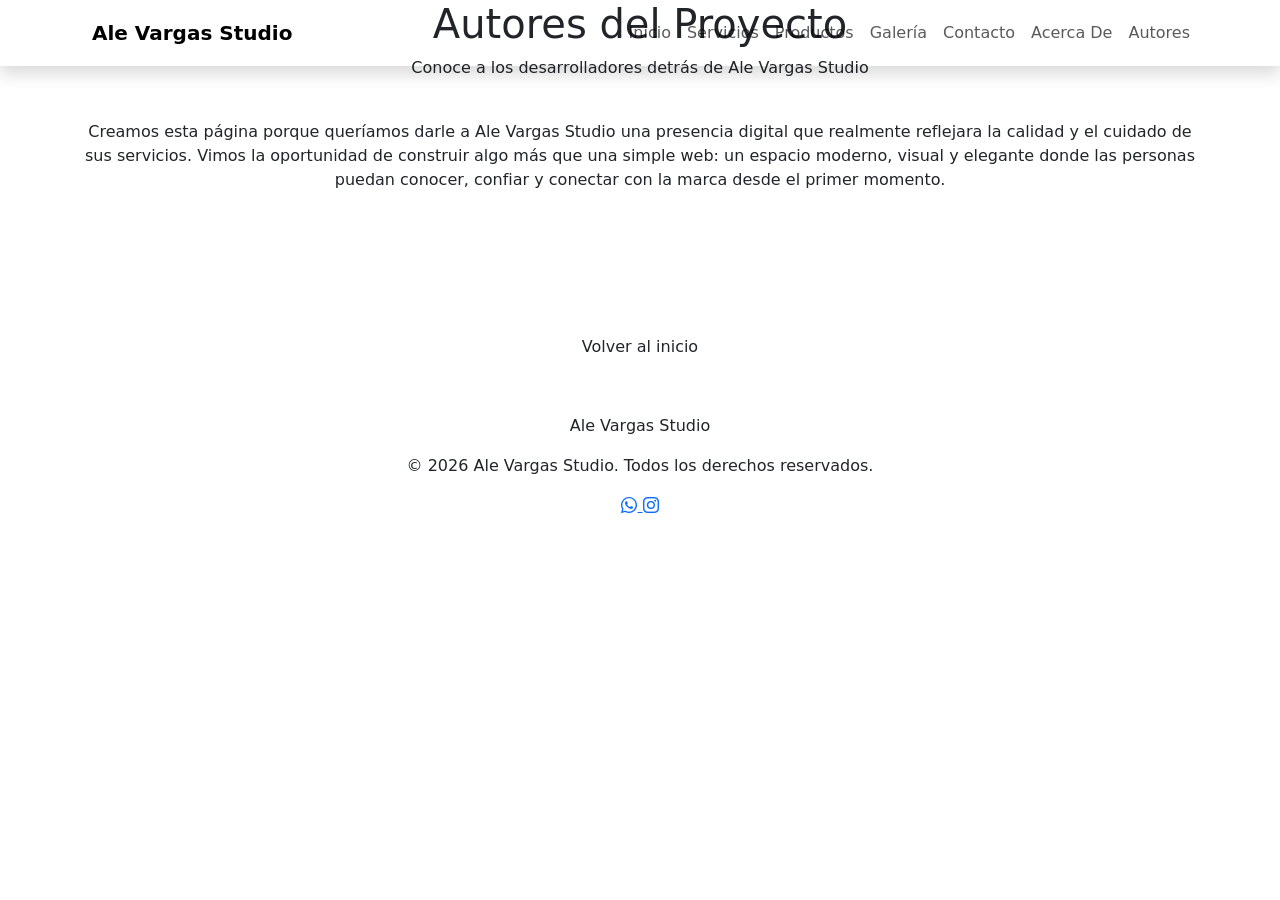
==== autores.html @ 8d5a927e "Add files via upload" ====
<!DOCTYPE html> <!-- Define el tipo de documento como HTML5 -->
<html lang="es"> <!-- Indica que el idioma de la página es español -->

<head>
    <meta charset="UTF-8"> <!-- Permite usar caracteres especiales (tildes, ñ, etc) -->
    <meta name="viewport" content="width=device-width, initial-scale=1"> <!-- Hace la página responsive -->

    <title>Autores - Ale Vargas Studio</title> <!-- Título que aparece en la pestaña -->

    <!-- Bootstrap: framework CSS para diseño y layout -->
    <link href="https://cdn.jsdelivr.net/npm/bootstrap@5.3.0/dist/css/bootstrap.min.css" rel="stylesheet">

    <!-- Bootstrap Icons: librería de iconos -->
    <link href="https://cdn.jsdelivr.net/npm/bootstrap-icons/font/bootstrap-icons.css" rel="stylesheet">

    <!-- CSS personalizado del proyecto -->
    <link rel="stylesheet" href="css/styles.css">
</head>

<body>

    <!-- NAVBAR: barra de navegación superior -->
    <nav class="navbar navbar-expand-lg shadow fixed-top">
        <div class="container">

            <!-- Logo + nombre del sitio (clickeable hacia inicio) -->
            <a href="index.html" class="navbar-brand d-flex align-items-center fw-bold">
                <img id="logoNav" style="height:40px; width:auto; margin-right:10px;"> <!-- Logo dinámico -->
                Ale Vargas Studio
            </a>

            <!-- Audio de fondo -->
            <audio autoplay loop id="musica">
                <source src="assets/audio/musica.mp3" type="audio/mpeg">
            </audio>

            <!-- Botón hamburguesa para dispositivos móviles -->
            <button class="navbar-toggler" type="button" data-bs-toggle="collapse" data-bs-target="#menu">
                <span class="navbar-toggler-icon"></span>
            </button>

            <!-- Menú colapsable -->
            <div class="collapse navbar-collapse" id="menu">
                <ul class="navbar-nav ms-auto text-center">
                    <!-- Links de navegación -->
                    <li class="nav-item"><a class="nav-link" href="index.html">Inicio</a></li>
                    <li class="nav-item"><a class="nav-link" href="servicios.html">Servicios</a></li>
                    <li class="nav-item"><a class="nav-link" href="productos.html">Productos</a></li>
                    <li class="nav-item"><a class="nav-link" href="galeria.html">Galería</a></li>
                    <li class="nav-item"><a class="nav-link" href="contacto.html">Contacto</a></li>
                    <li class="nav-item"><a class="nav-link" href="acercade.html">Acerca De</a></li>
                    <li class="nav-item"><a class="nav-link" href="autores.html">Autores</a></li>
                </ul>
            </div>

        </div>
    </nav>

    <!-- HERO: sección principal visual -->
    <section class="authors-hero text-center">
        <div class="container">
            <h1>Autores del Proyecto</h1> <!-- Título principal -->
            <p>Conoce a los desarrolladores detrás de Ale Vargas Studio</p> <!-- Subtítulo -->
        </div>
    </section>

    <!-- TEXTO descriptivo del proyecto -->
    <section class="container py-4 text-center">
        <p class="about-text">
            <!-- Explicación del propósito del sitio -->
            Creamos esta página porque queríamos darle a Ale Vargas Studio una presencia digital que realmente reflejara
            la calidad y el cuidado de sus servicios. Vimos la oportunidad de construir algo más que una simple web: un
            espacio moderno, visual y elegante donde las personas puedan conocer, confiar y conectar con la marca desde
            el primer momento.
        </p>
    </section>

    <!-- AUTORES DINÁMICOS -->
    <section class="container py-5">
        <!-- Aquí JS inserta dinámicamente los autores desde JSON -->
        <div id="autores-container" class="row justify-content-center g-4"></div>
    </section>

    <!-- BOTÓN para volver al inicio -->
    <div class="text-center mb-5">
        <a href="index.html" class="btn btn-main">Volver al inicio</a>
    </div>

    <!-- FOOTER: pie de página -->
    <footer class="footer-glass text-center">
        <div class="container">

            <p class="footer-brand">Ale Vargas Studio</p> <!-- Nombre del sitio -->
            <p class="footer-copy">© 2026 Ale Vargas Studio. Todos los derechos reservados.</p> <!-- Copyright -->

            <div class="social-icons">
                <!-- Link a WhatsApp -->
                <a href="https://api.whatsapp.com/send/?phone=86321517&text&type=phone_number&app_absent=0"
                    target="_blank" class="social-icon whatsapp">
                    <i class="bi bi-whatsapp"></i> <!-- Icono -->
                </a>

                <!-- Link a Instagram -->
                <a href="https://www.instagram.com/alevargas_studio/" target="_blank"
                    class="social-icon instagram">
                    <i class="bi bi-instagram"></i> <!-- Icono -->
                </a>
            </div>
        </div>
    </footer>

    <!-- JS: script que carga los autores dinámicamente -->
    <script src="js/autores.js"></script>

</body>
</html>
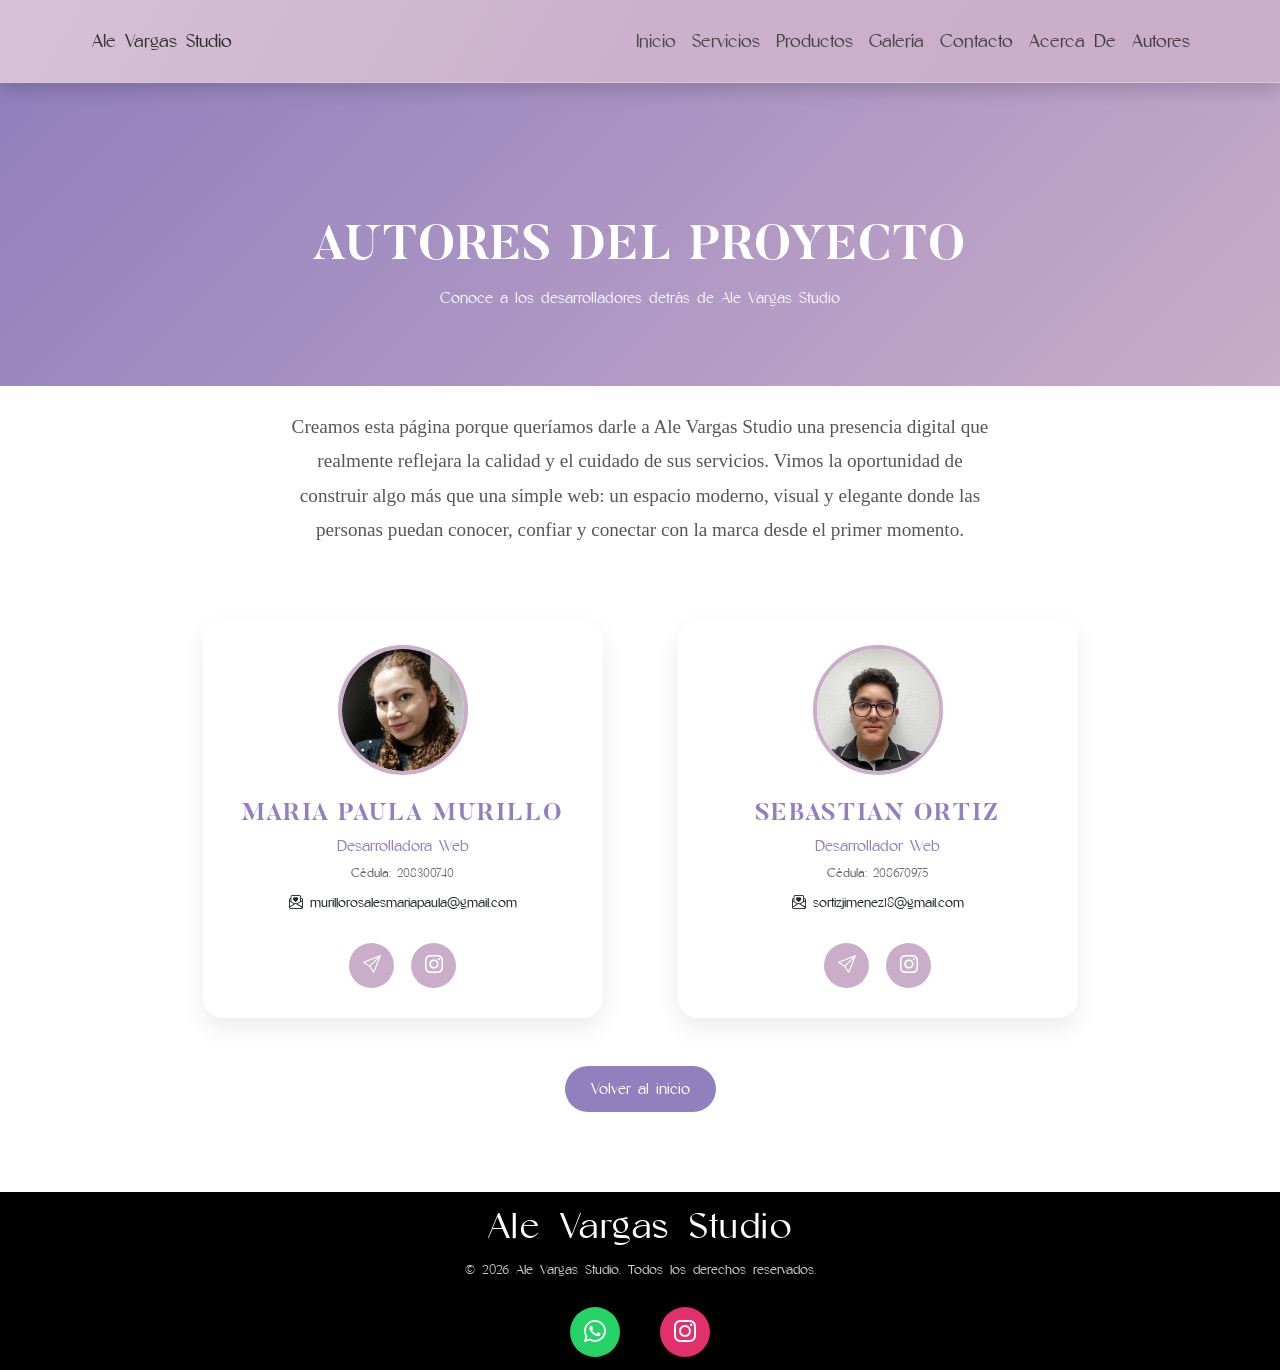
==== commit 2c7c53f3: "Update autores.html" ====
--- a/autores.html
+++ b/autores.html
@@ -18,31 +18,30 @@
 </head>
 
 <body>
+ <!-- Audio automático en loop -->
+    <audio autoplay loop id="musica">
+        <source src="assets/audio/musica.mp3" type="audio/mpeg"> <!-- Archivo de audio -->
+    </audio>
 
-    <!-- NAVBAR: barra de navegación superior -->
+    <!-- NAVBAR fija arriba -->
     <nav class="navbar navbar-expand-lg shadow fixed-top">
         <div class="container">
 
-            <!-- Logo + nombre del sitio (clickeable hacia inicio) -->
+            <!-- Logo + nombre -->
             <a href="index.html" class="navbar-brand d-flex align-items-center fw-bold">
                 <img id="logoNav" style="height:40px; width:auto; margin-right:10px;"> <!-- Logo dinámico -->
                 Ale Vargas Studio
             </a>
 
-            <!-- Audio de fondo -->
-            <audio autoplay loop id="musica">
-                <source src="assets/audio/musica.mp3" type="audio/mpeg">
-            </audio>
-
-            <!-- Botón hamburguesa para dispositivos móviles -->
+            <!-- Botón hamburguesa (móvil) -->
             <button class="navbar-toggler" type="button" data-bs-toggle="collapse" data-bs-target="#menu">
                 <span class="navbar-toggler-icon"></span>
             </button>
 
-            <!-- Menú colapsable -->
+            <!-- Menú de navegación -->
             <div class="collapse navbar-collapse" id="menu">
                 <ul class="navbar-nav ms-auto text-center">
-                    <!-- Links de navegación -->
+                    <!-- Links a páginas -->
                     <li class="nav-item"><a class="nav-link" href="index.html">Inicio</a></li>
                     <li class="nav-item"><a class="nav-link" href="servicios.html">Servicios</a></li>
                     <li class="nav-item"><a class="nav-link" href="productos.html">Productos</a></li>
@@ -113,4 +112,4 @@
     <script src="js/autores.js"></script>
 
 </body>
-</html> +</html> 
--- a/css/styles.css
+++ b/css/styles.css
@@ -0,0 +1,772 @@
+/* ================= FUENTE BUTLER ================= */
+@font-face {
+  font-family: 'Butler';
+  src: url('../fonts/Butler-Free-Bd.otf') format('opentype');
+  font-weight: bold;
+  font-style: normal;
+}
+
+@font-face {
+  font-family: 'Mangiola';
+  src: url('../fonts/Mangiola-Regular.ttf') format('opentype');
+  font-weight: bold;
+  font-style: normal;
+}
+
+/* ================= BASE ================= */
+body {
+  font-family: 'Mangiola', sans-serif;
+  padding-top: 80px;
+}
+
+/* ================= COLORES ================= */
+:root {
+  --morado: #917FBE;
+  --lila: #C9ADC9;
+  --dorado: #F5CE80;
+  --rosa: #F0B9A6;
+}
+
+
+/* ================= TITULOS ================= */
+h1,
+h2,
+h3,
+h4,
+h5 {
+  font-family: 'Butler', serif;
+  letter-spacing: 2px;
+  text-transform: uppercase;
+  color: var(--morado);
+}
+
+/* navbar */
+.navbar {
+  position: fixed;
+  top: 0;
+  width: 100%;
+  z-index: 1000;
+
+
+  background: #C9ADC9;
+
+  backdrop-filter: blur(14px);
+  -webkit-backdrop-filter: blur(14px);
+  padding: 1rem 1rem;
+
+  border-bottom: 1px solid rgba(255, 255, 255, 0.3);
+
+  box-shadow: 0 2px 10px rgba(0, 0, 0, 0.08);
+}
+
+.navbar a {
+  font-size: 1.2rem;
+}
+
+.navbar a:hover {
+  color: #ffffff !important;
+}
+
+.navbar::before {
+  content: "";
+  position: absolute;
+  inset: 0;
+
+  background: linear-gradient(120deg,
+      rgba(255, 255, 255, 0.25),
+      rgba(255, 255, 255, 0.05),
+      transparent);
+
+  pointer-events: none;
+}
+
+
+
+/* ================= CAROUSEL ================= */
+.carousel-caption {
+  background-color: rgba(0, 0, 0, 0.4);
+  padding: 15px;
+  border-radius: 10px;
+}
+
+/* ================= CARDS ================= */
+.card {
+  border: none;
+  background-color: var(--rosa);
+  transition: transform 0.3s, opacity 0.5s;
+  transform: translateY(20px);
+  opacity: 0;
+  animation: aparecer 0.5s forwards;
+}
+
+.card:hover {
+  transform: scale(1.05);
+}
+
+/* ================= GALERIA ================= */
+img {
+  transition: 0.3s;
+}
+
+img:hover {
+  transform: scale(1.03);
+}
+
+/* ================= BOTON ================= */
+.btn-primary {
+  background-color: var(--morado);
+  border: none;
+}
+
+.btn-primary:hover {
+  background-color: var(--dorado);
+}
+
+/* ================= FOOTER ================= */
+.footer-glass {
+  background: black;
+
+  backdrop-filter: none;
+  -webkit-backdrop-filter: none;
+
+  border-top: 1px solid rgba(0, 0, 0, 0.1);
+
+  padding: 0.2rem 1rem;
+  margin-top: 80px;
+
+  color: white;
+  text-align: center;
+}
+
+.footer-brand {
+  font-size: 2.4rem;
+  font-weight: 600;
+  letter-spacing: 1.5px;
+  margin-bottom: 5px;
+}
+
+.footer-copy {
+  font-size: 0.9rem;
+  opacity: 0.8;
+}
+
+/* ICONOS */
+.social-icons {
+  display: flex;
+  justify-content: center;
+  gap: 20px;
+}
+
+/* BOTONES */
+.social-icon {
+  width: 50px;
+  height: 50px;
+  display: flex;
+  justify-content: center;
+  align-items: center;
+  border-radius: 50%;
+  font-size: 22px;
+  color: white;
+  transition: all 0.3s ease;
+  background: #C9ADC9;
+  box-shadow: 0 5px 15px rgba(0, 0, 0, 0.15);
+}
+
+/* HOVER GENERAL */
+.social-icon:hover {
+  transform: scale(1.15) translateY(-3px);
+}
+
+/* COLORES BRAND */
+.whatsapp:hover {
+  background: #25D366;
+}
+
+.instagram:hover {
+  background: #E1306C;
+}
+
+/* HERO */
+.hero {
+  height: 100vh;
+  background: linear-gradient(rgba(0, 0, 0, 0.4), rgba(0, 0, 0, 0.4)),
+    url('../assets/img/AV0.jpeg') center/cover;
+}
+
+/* TITULOS */
+h1 {
+  font-size: 3rem;
+}
+
+/* titulo de servicios */
+.servicios-section {
+  margin-top: 100px;
+}
+
+/* CONTENEDOR CAROUSEL DE SERVICIOS */
+.services-carousel {
+  display: flex;
+  gap: 2rem;
+  overflow-x: auto;
+  scroll-snap-type: x mandatory;
+  padding-bottom: 1rem;
+}
+
+/* CONTENEDOR DE SERVICIOS */
+.carousel-indicator {
+  width: 100%;
+  height: 6px;
+  background: rgba(255, 255, 255, 0.2);
+  border-radius: 10px;
+  margin-top: 1rem;
+  margin-bottom: 75px;
+  overflow: hidden;
+}
+
+
+
+/* CARD */
+.service-card {
+  min-width: 360px;
+  max-width: 270px;
+  flex: 0 0 auto;
+
+  scroll-snap-align: center;
+
+  border-radius: 20px;
+  overflow: hidden;
+
+  /* glass morado */
+  background: rgba(210, 190, 210, 0.25);
+  backdrop-filter: blur(16px);
+  -webkit-backdrop-filter: blur(16px);
+
+  border: 1px solid rgba(255, 255, 255, 0.3);
+  box-shadow: 0 10px 30px rgba(0, 0, 0, 0.1);
+
+  transition: transform 0.3s ease;
+}
+
+.service-card:hover {
+  transform: scale(1.05);
+}
+
+/* IMAGENES */
+.card-carousel {
+  display: flex;
+  overflow-x: auto;
+  scroll-snap-type: x mandatory;
+}
+
+.card-carousel::-webkit-scrollbar {
+  display: none;
+}
+
+.card-carousel img {
+  width: 100%;
+  height: 350px;
+  object-fit: cover;
+
+  flex: 0 0 100%;
+  scroll-snap-align: center;
+}
+
+/* TEXTO */
+.card-content {
+  padding: 1rem;
+}
+
+.card-content h3 {
+  font-size: 1.2rem;
+  margin-bottom: 0.5rem;
+}
+
+.card-content p {
+  font-size: 0.95rem;
+  opacity: 0.8;
+}
+
+/* GALERIA */
+.gallery-img {
+  border-radius: 15px;
+  transition: 0.3s;
+}
+
+.gallery-img:hover {
+  transform: scale(1.05);
+}
+
+/* FORM */
+.contact-form {
+  max-width: 500px;
+}
+
+
+
+@keyframes aparecer {
+  to {
+    opacity: 1;
+    transform: translateY(0);
+  }
+}
+
+.accordion-button {
+  background-color: #C9ADC9;
+  color: white;
+  font-weight: bold;
+}
+
+.accordion-button:not(.collapsed) {
+  background-color: #917FBE;
+}
+
+.accordion-body {
+  background-color: #F0B9A6;
+}
+
+.hero-carousel {
+  position: relative;
+  height: 100vh;
+  overflow: hidden;
+}
+
+/* IMÁGENES */
+.hero-carousel img {
+  height: 100vh;
+  object-fit: cover;
+}
+
+.hero-carousel .carousel {
+  position: relative;
+  z-index: 1;
+}
+
+.hero-overlay {
+  position: absolute;
+  top: 0;
+  left: 0;
+  z-index: 2;
+
+  width: 100%;
+  height: 100%;
+
+  background: linear-gradient(rgba(0, 0, 0, 0.7),
+      rgba(0, 0, 0, 0.4));
+
+  display: flex;
+  justify-content: center;
+  align-items: center;
+  flex-direction: column;
+
+  color: white;
+  text-align: center;
+}
+
+/* TEXTO */
+.hero-overlay h1 {
+  font-size: 3.5rem;
+  font-family: 'Butler', serif;
+  text-shadow: 2px 2px 10px rgba(0, 0, 0, 0.9);
+  animation: fadeUp 1s ease;
+}
+
+.hero-overlay p {
+  font-size: 1.2rem;
+  text-shadow: 1px 1px 8px rgba(0, 0, 0, 0.8);
+}
+
+/* ANIMACIÓN */
+@keyframes fadeUp {
+  from {
+    opacity: 0;
+    transform: translateY(30px);
+  }
+
+  to {
+    opacity: 1;
+    transform: translateY(0);
+  }
+}
+
+.carousel-item img {
+  transition: transform 5s ease;
+}
+
+.carousel-item.active img {
+  transform: scale(1.1);
+}
+
+
+
+/* ================= REDES SOCIALES ================= */
+.social-bar {
+  position: fixed;
+  top: 70%;
+  right: 20px;
+  transform: translateY(-50%);
+  z-index: 999;
+}
+
+.social {
+  display: flex;
+  justify-content: center;
+  align-items: center;
+  width: 50px;
+  height: 50px;
+  margin: 10px 0;
+  border-radius: 50%;
+  color: white;
+  font-size: 22px;
+  transition: 0.3s;
+}
+
+/* COLORES */
+.whatsapp {
+  background: #25D366;
+  margin: 10px;
+}
+
+.instagram {
+  background: #E1306C;
+  margin: 10px;
+}
+
+/* HOVER */
+.social:hover {
+  transform: scale(1.2);
+}
+
+/* --- SECCIÓN ACERCA DE  --- */
+
+.ulta-container {
+  background-color: #f0f0f0;
+  background-image: url('../assets/img/Patrongeometrico.png');
+  background-repeat: no-repeat;
+  background-position: center center;
+  background-size: cover;
+
+  width: 100%;
+  min-height: 100vh;
+  padding: 80px 20px;
+
+  display: flex;
+  justify-content: center;
+  align-items: flex-start;
+
+  box-sizing: border-box;
+}
+
+.ulta-card {
+  background-color: #ffffff;
+  max-width: 700px;
+  width: 100%;
+  position: relative;
+
+
+  box-shadow: 15px 15px 0px 0px #F5CE80;
+}
+
+.ulta-content {
+  padding: 50px 60px;
+  text-align: center;
+  border: 1px solid #ebeaea;
+}
+
+.ulta-title {
+  font-family: 'Segoe UI', Tahoma, Geneva, Verdana, sans-serif;
+  font-size: 28px;
+  font-weight: bold;
+  color: #222222;
+  margin-bottom: 20px;
+  text-transform: none;
+}
+
+.ulta-text {
+  font-family: 'Segoe UI', Tahoma, Geneva, Verdana, sans-serif;
+  font-size: 17px;
+  line-height: 1.6;
+  color: #4a4a4a;
+  margin: 0;
+}
+
+.imagen-acerca {
+  max-width: 200px;
+  border-radius: 10px;
+}
+
+
+/* --- AJUSTE PARA MÓVILES --- */
+@media (max-width: 768px) {
+  .ulta-content {
+    padding: 30px 25px;
+  }
+
+  .ulta-card {
+    box-shadow: 10px 10px 0px 0px #F5CE80;
+  }
+
+  .ulta-title {
+    font-size: 22px;
+  }
+}
+
+/* --- FIN DE ACERCA DE --- */
+
+
+/* ================= AUTORES ================= */
+.author-card {
+  background: #ffffff;
+  border-radius: 20px;
+  padding: 25px;
+  margin: 0 auto;
+  /* Corrige el descuadre al alejar la pantalla */
+  width: 100%;
+  max-width: 400px;
+
+  box-shadow: 0 10px 25px rgba(0, 0, 0, 0.08);
+  transition: transform 0.3s ease, box-shadow 0.3s ease;
+
+  display: flex;
+  flex-direction: column;
+  align-items: center;
+  text-align: center;
+  height: 100%;
+}
+
+/* IMAGEN PERFIL */
+
+.author-card h4 {
+  margin: 10px 0 5px;
+  font-weight: 600;
+}
+
+.author-card p {
+  margin-bottom: 10px;
+}
+
+
+.cedula {
+  font-size: 13px;
+  color: #666;
+  margin-bottom: 15px;
+}
+
+.contact {
+  font-size: 14px;
+  margin-bottom: 10px;
+}
+
+.socials a {
+  margin: 0 5px;
+  font-size: 18px;
+  color: #333;
+  transition: 0.3s;
+}
+
+.socials a:hover {
+  color: #F5CE80;
+}
+
+/* parrafo de autores */
+.about-text-section {
+  padding: 80px 20px;
+}
+
+.autores-texto {
+  max-width: 800px;
+  margin: 20px auto;
+  line-height: 1.8;
+  font-size: 1.1rem;
+
+  text-align: justify;
+}
+
+.about-text {
+  max-width: 700px;
+  margin: 0 auto;
+
+  font-size: 1.2rem;
+  line-height: 1.8;
+
+  color: #444;
+
+  /* fuente elegante */
+  font-family: 'Playfair Display', serif;
+
+  /* efecto suave */
+  opacity: 0.9;
+}
+
+/* ================= GALERÍA ================= */
+
+
+.galeria-item img,
+.galeria-item video {
+  width: 100%;
+  height: 100%;
+  object-fit: cover;
+  display: block;
+}
+
+.galeria-grid {
+  display: grid;
+  grid-template-columns: repeat(3, 1fr);
+  gap: 15px;
+}
+
+/* OVERLAY */
+.galeria-section::before {
+  content: "";
+  position: absolute;
+  inset: 0;
+  background: rgba(0, 0, 0, 0.35);
+}
+
+/* CONTENIDO */
+.galeria-section .container {
+  position: relative;
+  z-index: 2;
+}
+
+/* CARD */
+.galeria-card {
+  background: white;
+  border-radius: 20px;
+  padding: 10px;
+  box-shadow: 0 8px 20px rgba(0, 0, 0, 0.15);
+  overflow: hidden;
+}
+
+.galeria-item {
+  width: 100%;
+  aspect-ratio: 4 / 5;
+  overflow: hidden;
+  border-radius: 15px;
+}
+
+/* reviews  */
+.review-card {
+  background: #f8f8f8;
+  border-radius: 15px;
+  box-shadow: 0 5px 15px rgba(0, 0, 0, 0.08);
+  transition: 0.3s;
+}
+
+.review-card:hover {
+  transform: translateY(-5px);
+}
+
+.review-img {
+  width: 70px;
+  height: 70px;
+  border-radius: 50%;
+  object-fit: cover;
+}
+
+.review-text {
+  font-size: 0.9rem;
+  color: #555;
+}
+
+
+/* productos  */
+.precio-producto {
+  color: #e91e63;
+  font-size: 18px;
+  font-weight: bold;
+  margin-top: 5px;
+}
+
+/*
+Panel de Noticias
+*/
+#panelNoticias .card {
+  border-radius: 15px;
+  overflow: hidden;
+  transition: 0.3s;
+}
+
+#panelNoticias .card:hover {
+  transform: translateY(-5px);
+}
+
+
+
+
+/* ================= HERO AUTORES ================= */
+.authors-hero {
+  padding: 140px 20px 60px;
+  background: linear-gradient(135deg, #917FBE, #C9ADC9);
+  color: white;
+}
+
+.authors-hero h1 {
+  font-size: 3rem;
+  color: white;
+}
+
+.authors-hero p {
+  opacity: 0.9;
+}
+
+/* ================= TARJETAS AUTORES ================= */
+
+.author-card:hover {
+  transform: translateY(-10px) !important;
+  box-shadow: 0 20px 40px rgba(0, 0, 0, 0.12);
+}
+
+/* IMAGEN */
+.author-img {
+  width: 130px;
+  height: 130px;
+  object-fit: cover;
+  border-radius: 50%;
+  border: 4px solid #C9ADC9;
+  margin-bottom: 15px;
+}
+
+/* TEXTO */
+.role {
+  display: block;
+  color: #917FBE;
+  font-weight: bold;
+  margin-bottom: 5px;
+}
+
+/* ICONOS */
+.socials {
+  margin-top: 15px;
+}
+
+.socials a {
+  display: inline-flex;
+  width: 45px;
+  height: 45px;
+  justify-content: center;
+  align-items: center;
+  border-radius: 50%;
+  background: #C9ADC9;
+  color: white;
+  margin: 5px;
+  transition: 0.3s;
+}
+
+.socials a:hover {
+  transform: scale(1.1);
+  background: #917FBE;
+}
+
+/* BOTÓN */
+.btn-main {
+  background: #917FBE;
+  color: white;
+  padding: 10px 25px;
+  border-radius: 30px;
+  transition: 0.3s;
+}
+
+.btn-main:hover {
+  background: #F5CE80;
+  color: black;
+}
